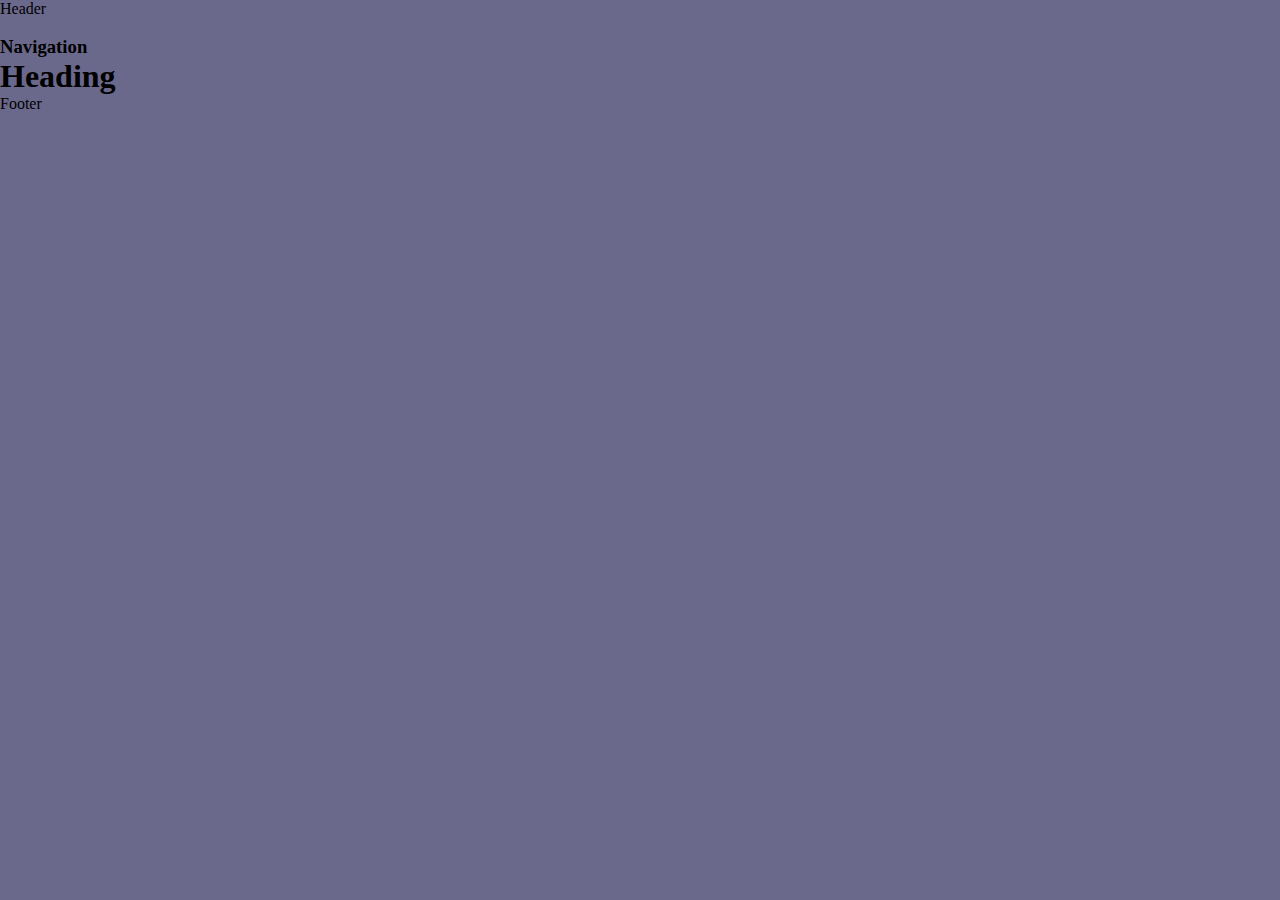
==== index.html @ d9e85937 "add initial files" ====
<!DOCTYPE html>
<html lang="en">

<head>
    <meta charset="UTF-8">
    <meta name="viewport" content="width=device-width, initial-scale=1.0">
    <meta http-equiv="X-UA-Compatible" content="IE=edge">
    <meta name="description" content="A brief description">
    <meta name="author" content="Your site name">

    <title>Andrew Storrow - Web Developer</title>

    <!-- Icons -->
    <!-- <link rel="icon" href="/favicon.ico">
    <link rel="icon" href="/favicon.svg" type="image/svg+xml">
    <link rel="apple-touch-icon" href="/apple-touch-icon.png"> -->

    <!-- Fonts -->
    <link rel="preconnect" href="https://fonts.googleapis.com">
    <link rel="preconnect" href="https://fonts.gstatic.com" crossorigin>
    <link href="https://fonts.googleapis.com/css2?family=Poppins:wght@200;300;400;500;600;700;800&display=swap" rel="stylesheet">

    <!-- CSS stylesheets -->
    <link rel="stylesheet" href="https://cdnjs.cloudflare.com/ajax/libs/normalize/8.0.1/normalize.css">
    <link rel="stylesheet" href="./style.css">
</head>

<body>
    <header>
        <!-- Website Name or Logo -->
        <p>Header</p>
        <img src="https://via.placeholder.com/300" alt="">
    </header>
    <nav>
        <!-- Website navigation -->
        <h3>Navigation</h3>
    </nav>
    <main>
        <!-- Main content -->
        <h1>Heading</h1>
    </main>
    <footer>
        <!-- Copyright notice and other footer content -->
        <p>Footer</p>
    </footer>

    <!-- JavaScript files -->
    <script src="./script.js"></script>
</body>

</html>
---- style.css ----
* {
    margin: 0;
    padding: 0;
    box-sizing: border-box;
}

body {
    background-color: #6b698b;
    /* background-color: #2F303A; */
}
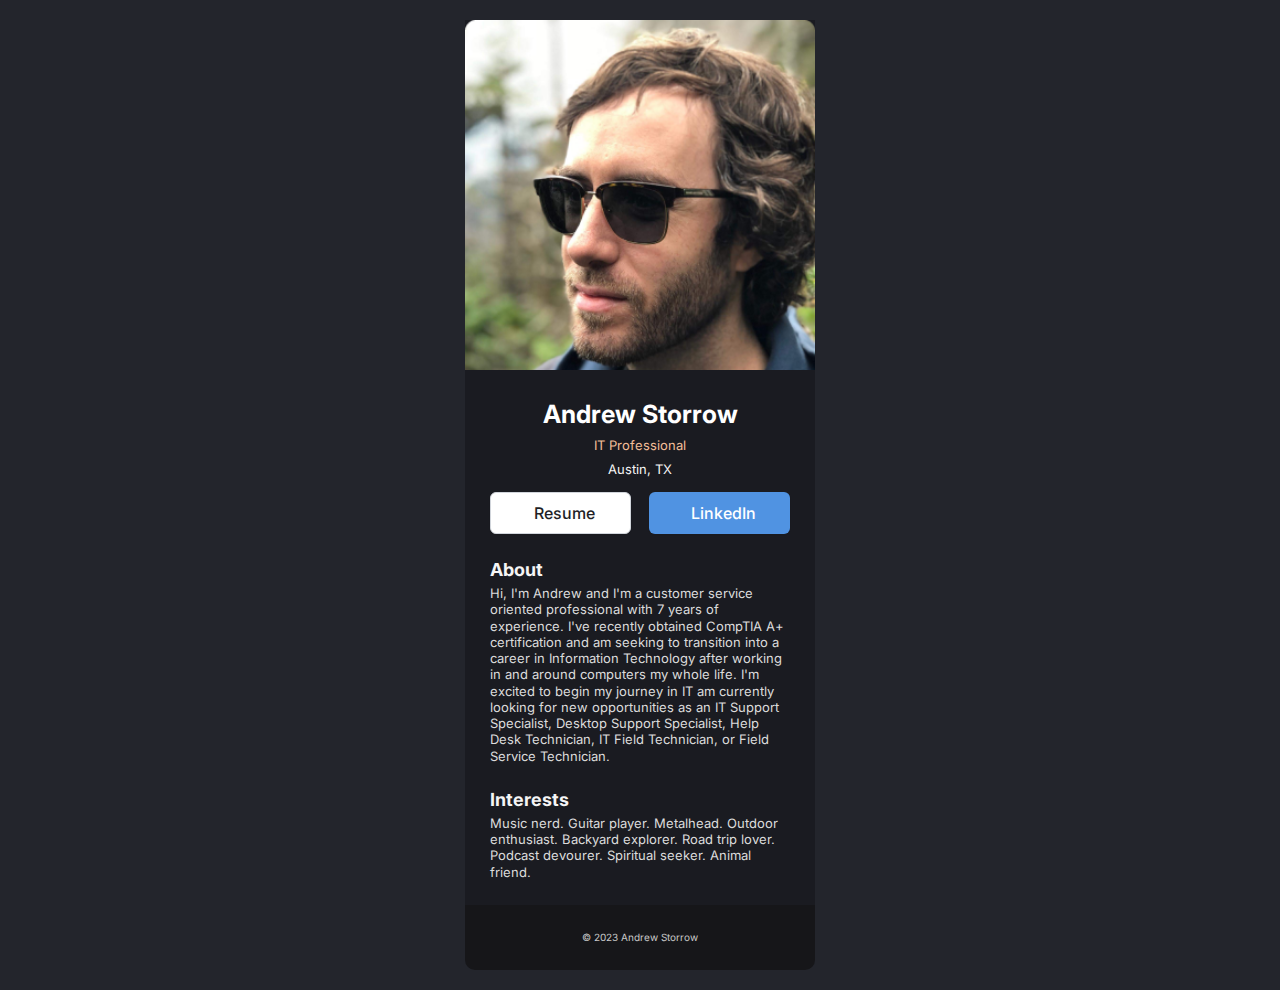
==== commit 81953bbc: "Updated site with digital business card context" ====
--- a/index.html
+++ b/index.html
@@ -5,47 +5,57 @@
     <meta charset="UTF-8">
     <meta name="viewport" content="width=device-width, initial-scale=1.0">
     <meta http-equiv="X-UA-Compatible" content="IE=edge">
-    <meta name="description" content="A brief description">
-    <meta name="author" content="Your site name">
+    <meta name="description" content="Digital Business Card for Andrew Storrow IT Professional">
+    <meta name="author" content="Andrew Storrow">
 
-    <title>Andrew Storrow - Web Developer</title>
+    <title>Andrew Storrow - Digital Business Card</title>
 
     <!-- Icons -->
-    <!-- <link rel="icon" href="/favicon.ico">
-    <link rel="icon" href="/favicon.svg" type="image/svg+xml">
-    <link rel="apple-touch-icon" href="/apple-touch-icon.png"> -->
+    <link rel="icon" href="./images/MyFavicon.png">
 
     <!-- Fonts -->
+    <link rel="stylesheet" href="https://cdnjs.cloudflare.com/ajax/libs/font-awesome/6.3.0/css/all.min.css"
+        integrity="sha512-SzlrxWUlpfuzQ+pcUCosxcglQRNAq/DZjVsC0lE40xsADsfeQoEypE+enwcOiGjk/bSuGGKHEyjSoQ1zVisanQ=="
+        crossorigin="anonymous" referrerpolicy="no-referrer" />
     <link rel="preconnect" href="https://fonts.googleapis.com">
     <link rel="preconnect" href="https://fonts.gstatic.com" crossorigin>
-    <link href="https://fonts.googleapis.com/css2?family=Poppins:wght@200;300;400;500;600;700;800&display=swap" rel="stylesheet">
+    <link href="https://fonts.googleapis.com/css2?family=Inter:wght@400;500;600;700&display=swap" rel="stylesheet">
 
     <!-- CSS stylesheets -->
-    <link rel="stylesheet" href="https://cdnjs.cloudflare.com/ajax/libs/normalize/8.0.1/normalize.css">
-    <link rel="stylesheet" href="./style.css">
+    <link rel="stylesheet" href="styles.css">
 </head>
 
 <body>
-    <header>
-        <!-- Website Name or Logo -->
-        <p>Header</p>
-        <img src="https://via.placeholder.com/300" alt="">
-    </header>
-    <nav>
-        <!-- Website navigation -->
-        <h3>Navigation</h3>
-    </nav>
-    <main>
-        <!-- Main content -->
-        <h1>Heading</h1>
-    </main>
-    <footer>
-        <!-- Copyright notice and other footer content -->
-        <p>Footer</p>
-    </footer>
-
-    <!-- JavaScript files -->
-    <script src="./script.js"></script>
+    <div class="container">
+        <header>
+            <img src="./images/myface.png" alt="Andrew Storrow Portrait" class="profile-img">
+        </header>
+        <main>
+            <h1 class="name">Andrew Storrow</h1>
+            <h3 class="title">IT Professional</h3>
+            <h4 class="location">Austin, TX</h4>
+            <div class="buttons">
+                <a class="btn white" href="./Resume-Andrew-Storrow.pdf" target="_blank">
+                    <i class="fa-solid fa-file"></i>
+                    Resume
+                </a>
+                <a class="btn blue" href="https://www.linkedin.com/in/andrew-storrow/" target="_blank">
+                    <i class="fa-brands fa-linkedin"></i>
+                    LinkedIn
+                </a>
+            </div>
+            <h2 class="header">About</h2>
+            <p>Hi, I'm Andrew and I'm a customer service oriented professional with 7 years of experience. I've recently
+                obtained CompTIA A+ certification and am seeking to transition into a career in Information Technology
+                after working in and around computers my whole life. I'm excited to begin my journey in IT am currently
+                looking for new opportunities as an IT Support Specialist, Desktop Support Specialist, Help Desk
+                Technician, IT Field Technician, or Field Service Technician.</p>
+            <h2 class="header">Interests</h2>
+            <p>Music nerd. Guitar player. Metalhead. Outdoor enthusiast. Backyard explorer. Road trip lover. Podcast
+                devourer. Spiritual seeker. Animal friend.</p>
+        </main>
+    </div>
+    <footer>&copy; 2023 Andrew Storrow</footer>
 </body>
 
 </html>--- a/styles.css
+++ b/styles.css
@@ -0,0 +1,127 @@
+* {
+    margin: 0;
+    padding: 0;
+    box-sizing: border-box;
+}
+
+html,
+body {
+    color: #F5F5F5;
+    background: #23252C;
+    font-family: 'Inter', sans-serif;
+    padding: 10px 0;
+}
+
+:root {
+    --max-width: 350px;
+}
+
+.container {
+    max-width: var(--max-width);
+    margin: 0 auto;
+    background-color: #1A1B21;
+    text-align: center;
+}
+
+.profile-img {
+    width: 100%;
+    height: auto;
+}
+
+main {
+    margin: 0 25px;
+    padding-bottom: 25px;
+}
+
+.name {
+    color: #ffffff;
+    font-weight: 700;
+    font-size: 25px;
+    margin-top: 25px;
+}
+
+.title {
+    color: #F3BF99;
+    font-weight: 400;
+    font-size: 13px;
+    margin-top: 8px;
+}
+
+.header {
+    font-weight: 700;
+    font-size: 18px;
+    margin-top: 25px;
+    text-align: left;
+}
+
+main p {
+    color: #DCDCDC;
+    font-weight: 400;
+    font-size: 13px;
+    text-align: left;
+    line-height: 125%;
+    margin-top: 5px;
+}
+
+.location {
+    color: #F5F5F5;
+    font-size: 13px;
+    font-weight: 400;
+    text-decoration: none;
+    margin-top: 8px;
+}
+
+.buttons {
+    display: flex;
+    gap: 18px;
+    justify-content: center;
+    margin-top: 15px;
+}
+
+.btn {
+    display: flex;
+    align-items: center;
+    justify-content: center;
+    gap: 8px;
+    font-size: 16px;
+    font-weight: 500;
+    padding: 10px 20px;
+    width: 50%;
+    box-shadow: 0px 1px 2px rgba(0, 0, 0, 0.05);
+    border-radius: 6px;
+    text-decoration: none;
+    cursor: pointer;
+}
+
+.btn:hover {
+    opacity: 80%;
+}
+
+.btn:focus {
+    opacity: 80%;
+}
+
+.white {
+    background-color: #fff;
+    color: #1E1F26;
+    border: 1px solid #D1D5DB;
+}
+
+.blue {
+    background-color: #5093E2;
+    color: #fff;
+}
+
+footer {
+    color: #c9c9c9;
+    font-weight: 400;
+    font-size: 10px;
+    max-width: var(--max-width);
+    margin: 0 auto;
+    height: 65px;
+    background-color: #161619;
+    border-radius: 0px 0px 10px 10px;
+    display: flex;
+    align-items: center;
+    justify-content: center;
+}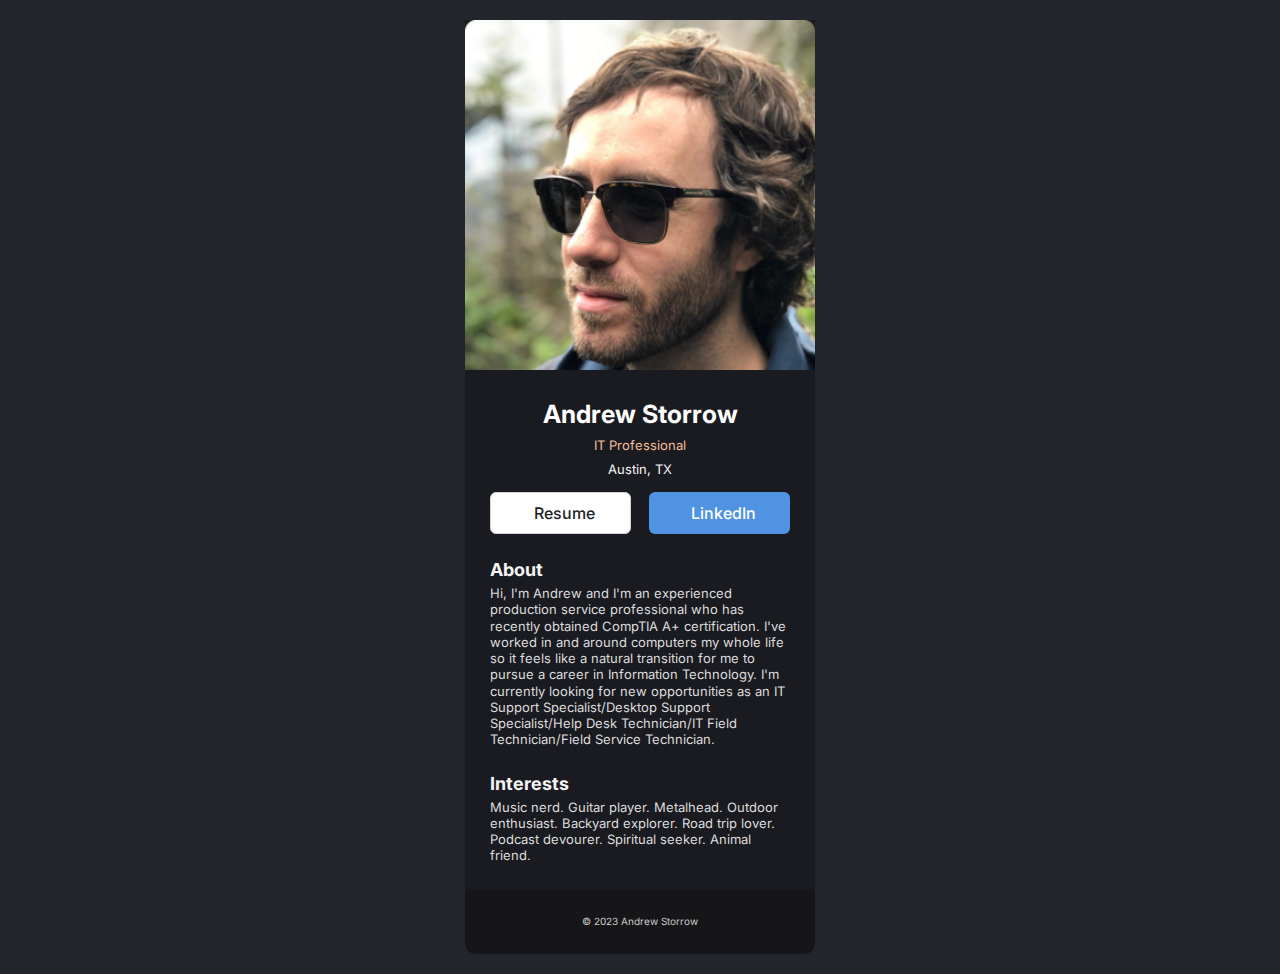
==== commit c9be272f: "updated bio and resume" ====
--- a/index.html
+++ b/index.html
@@ -45,11 +45,11 @@
                 </a>
             </div>
             <h2 class="header">About</h2>
-            <p>Hi, I'm Andrew and I'm a customer service oriented professional with 7 years of experience. I've recently
-                obtained CompTIA A+ certification and am seeking to transition into a career in Information Technology
-                after working in and around computers my whole life. I'm excited to begin my journey in IT am currently
-                looking for new opportunities as an IT Support Specialist, Desktop Support Specialist, Help Desk
-                Technician, IT Field Technician, or Field Service Technician.</p>
+            <p>Hi, I'm Andrew and I'm an experienced production service professional who has recently obtained CompTIA
+                A+ certification. I've worked in and around computers my whole life so it feels like a natural
+                transition for me to pursue a career in Information Technology. I'm currently looking for new
+                opportunities as an IT Support Specialist/Desktop Support Specialist/Help Desk Technician/IT Field
+                Technician/Field Service Technician.</p>
             <h2 class="header">Interests</h2>
             <p>Music nerd. Guitar player. Metalhead. Outdoor enthusiast. Backyard explorer. Road trip lover. Podcast
                 devourer. Spiritual seeker. Animal friend.</p>
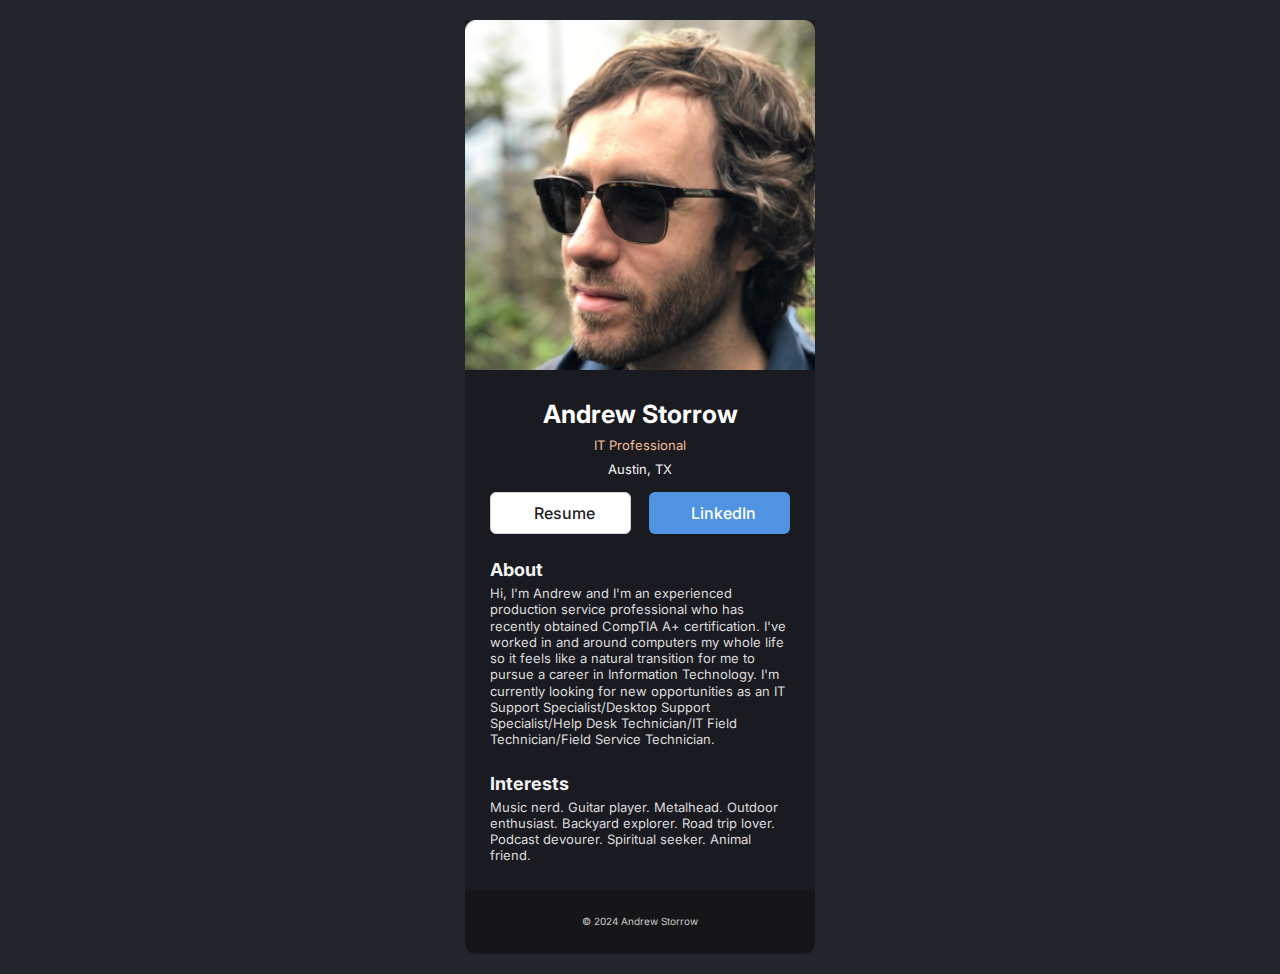
==== commit a36f0493: "Updated resume and added 2024 copyright" ====
--- a/index.html
+++ b/index.html
@@ -55,7 +55,7 @@
                 devourer. Spiritual seeker. Animal friend.</p>
         </main>
     </div>
-    <footer>&copy; 2023 Andrew Storrow</footer>
+    <footer>&copy; 2024 Andrew Storrow</footer>
 </body>
 
 </html>